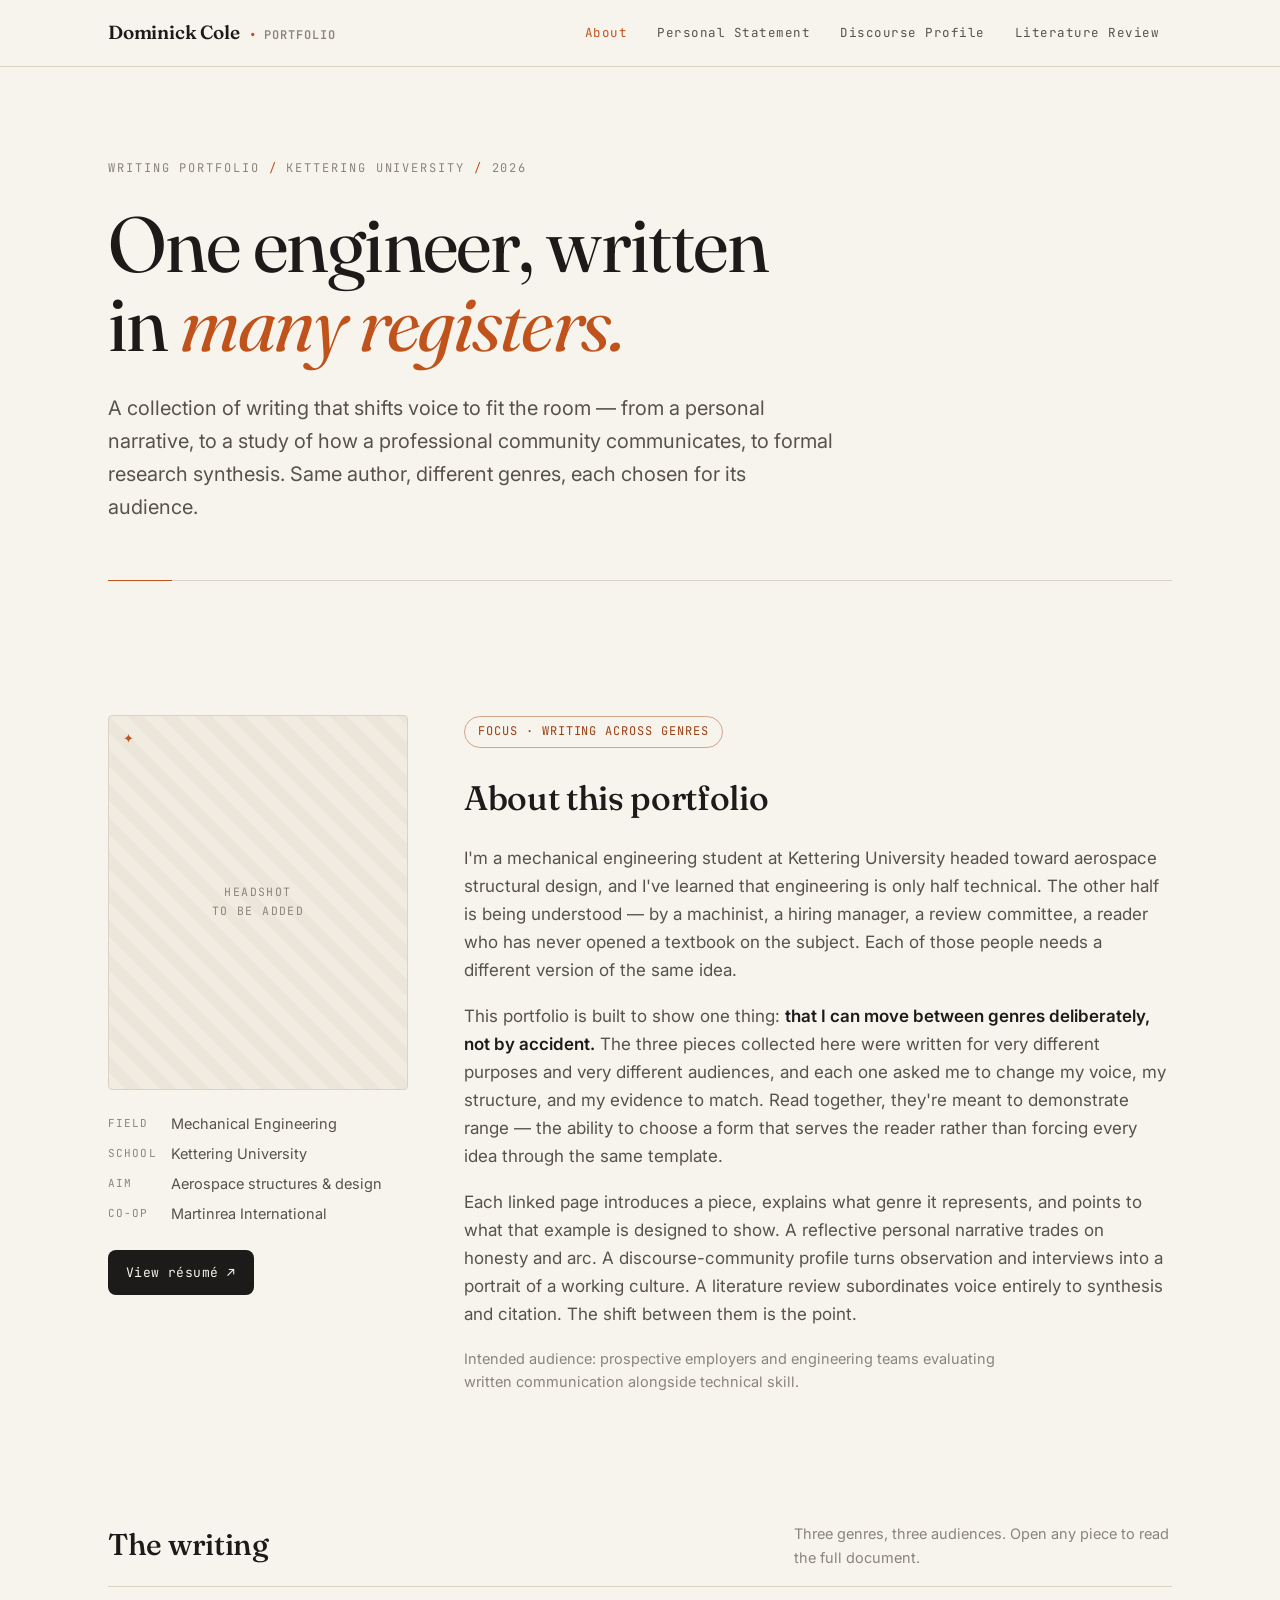
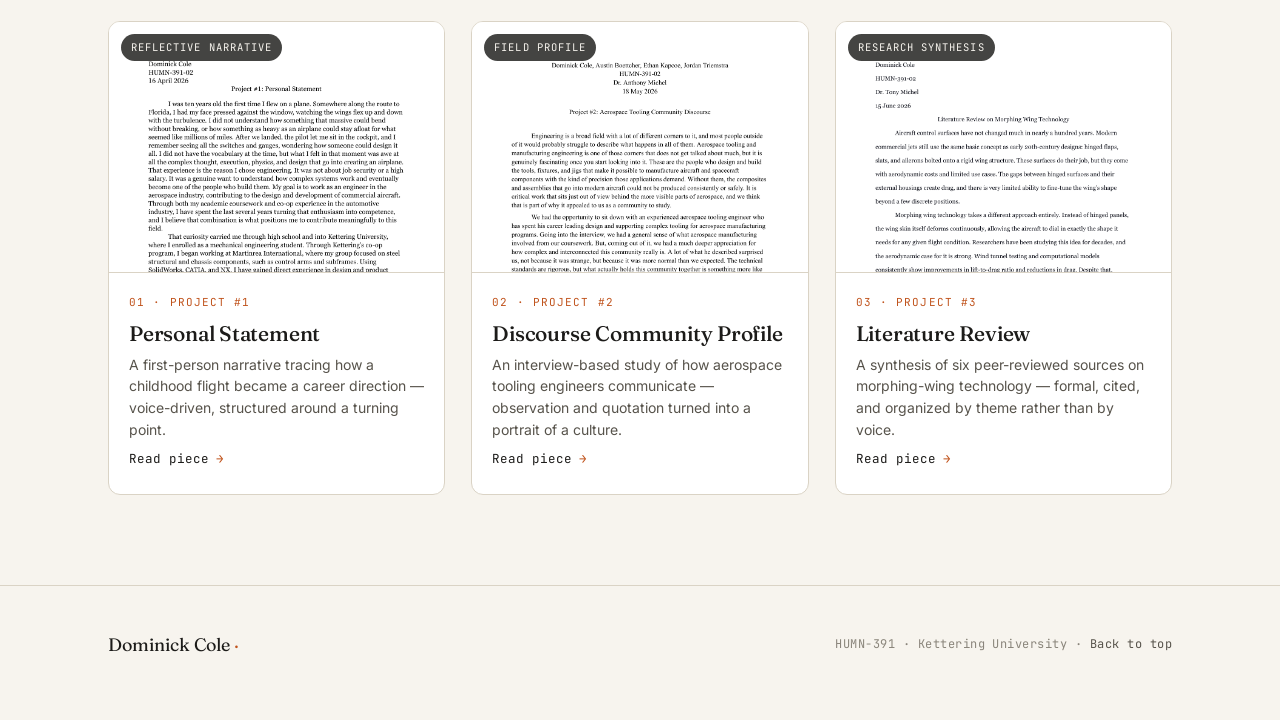
==== index.html @ 47a452cd "initial commit" ====
<!DOCTYPE html>
<html lang="en">
<head>
<meta charset="UTF-8">
<meta name="viewport" content="width=device-width, initial-scale=1">
<title>Dominick Cole — Writing Portfolio</title>
<meta name="description" content="An electronic writing portfolio by Dominick Cole, mechanical engineering student at Kettering University, demonstrating range across writing genres.">
<link rel="stylesheet" href="assets/styles.css">
</head>
<body>

<header class="nav">
  <div class="wrap nav-inner">
    <a class="brand" href="index.html">Dominick Cole <span class="dot">·</span> <span style="font-family:var(--mono);font-size:12px;letter-spacing:.08em;color:var(--ink-faint);">PORTFOLIO</span></a>
    <button class="nav-toggle" aria-label="Menu"><span></span><span></span><span></span></button>
    <nav class="nav-links">
      <a href="index.html" class="active">About</a>
      <a href="pages/personal-statement.html">Personal Statement</a>
      <a href="pages/discourse-community.html">Discourse Profile</a>
      <a href="pages/literature-review.html">Literature Review</a>
    </nav>
  </div>
</header>

<main>
  <!-- HERO -->
  <section class="hero">
    <div class="wrap">
      <div class="readout eyebrow reveal">WRITING PORTFOLIO <span class="tick">/</span> KETTERING UNIVERSITY <span class="tick">/</span> 2026</div>
      <h1 class="reveal">One engineer, written in <em>many registers.</em></h1>
      <p class="lede reveal">A collection of writing that shifts voice to fit the room — from a personal narrative, to a study of how a professional community communicates, to formal research synthesis. Same author, different genres, each chosen for its audience.</p>
      <div class="rule-sweep reveal"></div>
    </div>
  </section>

  <!-- ABOUT -->
  <section class="about">
    <div class="wrap about-grid">
      <aside class="reveal">
        <div class="headshot">
          <span class="hs-label">Headshot<br>to be added</span>
        </div>
        <div class="side-meta">
          <dl>
            <dt>Field</dt><dd>Mechanical Engineering</dd>
            <dt>School</dt><dd>Kettering University</dd>
            <dt>Aim</dt><dd>Aerospace structures &amp; design</dd>
            <dt>Co-op</dt><dd>Martinrea International</dd>
          </dl>
        </div>
        <a class="resume-btn" href="assets/resume.pdf" id="resume-link">
          View résumé <span class="arr">↗</span>
        </a>
      </aside>

      <div class="prose reveal">
        <span class="focus-tag">Focus · Writing across genres</span>
        <h2>About this portfolio</h2>
        <p>I'm a mechanical engineering student at Kettering University headed toward aerospace structural design, and I've learned that engineering is only half technical. The other half is being understood — by a machinist, a hiring manager, a review committee, a reader who has never opened a textbook on the subject. Each of those people needs a different version of the same idea.</p>
        <p>This portfolio is built to show one thing: <strong>that I can move between genres deliberately, not by accident.</strong> The three pieces collected here were written for very different purposes and very different audiences, and each one asked me to change my voice, my structure, and my evidence to match. Read together, they're meant to demonstrate range — the ability to choose a form that serves the reader rather than forcing every idea through the same template.</p>
        <p>Each linked page introduces a piece, explains what genre it represents, and points to what that example is designed to show. A reflective personal narrative trades on honesty and arc. A discourse-community profile turns observation and interviews into a portrait of a working culture. A literature review subordinates voice entirely to synthesis and citation. The shift between them is the point.</p>
        <p style="color:var(--ink-faint);font-size:14.5px;">Intended audience: prospective employers and engineering teams evaluating written communication alongside technical skill.</p>
      </div>
    </div>
  </section>

  <!-- WORK -->
  <section class="work">
    <div class="wrap">
      <div class="section-head reveal">
        <h2>The writing</h2>
        <p>Three genres, three audiences. Open any piece to read the full document.</p>
      </div>

      <div class="cards">
        <a class="card reveal" href="pages/personal-statement.html">
          <div class="card-thumb">
            <span class="card-genre">Reflective narrative</span>
            <img src="assets/thumbs/personal-statement.png" alt="First page of the personal statement">
          </div>
          <div class="card-body">
            <span class="num">01 · PROJECT #1</span>
            <h3>Personal Statement</h3>
            <p>A first-person narrative tracing how a childhood flight became a career direction — voice-driven, structured around a turning point.</p>
            <span class="go">Read piece <span class="arr">→</span></span>
          </div>
        </a>

        <a class="card reveal" href="pages/discourse-community.html">
          <div class="card-thumb">
            <span class="card-genre">Field profile</span>
            <img src="assets/thumbs/discourse-community.png" alt="First page of the discourse community profile">
          </div>
          <div class="card-body">
            <span class="num">02 · PROJECT #2</span>
            <h3>Discourse&nbsp;Community Profile</h3>
            <p>An interview-based study of how aerospace tooling engineers communicate — observation and quotation turned into a portrait of a culture.</p>
            <span class="go">Read piece <span class="arr">→</span></span>
          </div>
        </a>

        <a class="card reveal" href="pages/literature-review.html">
          <div class="card-thumb">
            <span class="card-genre">Research synthesis</span>
            <img src="assets/thumbs/literature-review.png" alt="First page of the literature review">
          </div>
          <div class="card-body">
            <span class="num">03 · PROJECT #3</span>
            <h3>Literature Review</h3>
            <p>A synthesis of six peer-reviewed sources on morphing-wing technology — formal, cited, and organized by theme rather than by voice.</p>
            <span class="go">Read piece <span class="arr">→</span></span>
          </div>
        </a>
      </div>
    </div>
  </section>
</main>

<footer class="foot">
  <div class="wrap foot-inner">
    <span class="sig">Dominick Cole <span class="dot">·</span></span>
    <span class="meta">HUMN-391 · Kettering University · <a href="index.html">Back to top</a></span>
  </div>
</footer>

<script src="assets/main.js"></script>
</body>
</html>
---- assets/styles.css ----
/* ============================================================
   Dominick Cole — Writing Portfolio
   Palette
     --paper   off-white background
     --ink     near-black text
     --rust    dark orange accent
   ============================================================ */

@import url('https://fonts.googleapis.com/css2?family=Fraunces:opsz,wght@9..144,400;9..144,500;9..144,600&family=Inter:wght@400;500;600&family=JetBrains+Mono:wght@400;500&display=swap');

:root {
  --paper:      #F7F4EE;
  --paper-2:    #F1ECE2;
  --ink:        #1C1B19;
  --ink-soft:   #57534B;
  --ink-faint:  #8A857B;
  --rust:       #C0531C;
  --rust-deep:  #9C3F12;
  --line:       #DAD3C5;
  --card:       #FFFFFF;

  --display: 'Fraunces', Georgia, serif;
  --body:    'Inter', system-ui, sans-serif;
  --mono:    'JetBrains Mono', ui-monospace, monospace;

  --maxw: 1120px;
  --ease: cubic-bezier(0.22, 0.61, 0.36, 1);
}

* { box-sizing: border-box; margin: 0; padding: 0; }

html { scroll-behavior: smooth; }

body {
  background: var(--paper);
  color: var(--ink);
  font-family: var(--body);
  font-size: 17px;
  line-height: 1.65;
  -webkit-font-smoothing: antialiased;
  text-rendering: optimizeLegibility;
  overflow-x: hidden;
}

.wrap { width: 100%; max-width: var(--maxw); margin: 0 auto; padding: 0 28px; }

/* ---------- instrument readout label ---------- */
.readout {
  font-family: var(--mono);
  font-size: 12px;
  letter-spacing: 0.16em;
  text-transform: uppercase;
  color: var(--ink-faint);
}
.readout .tick { color: var(--rust); }

/* ============================================================
   NAV
   ============================================================ */
header.nav {
  position: sticky; top: 0; z-index: 50;
  background: color-mix(in srgb, var(--paper) 86%, transparent);
  backdrop-filter: blur(10px);
  border-bottom: 1px solid var(--line);
}
.nav-inner {
  display: flex; align-items: center; justify-content: space-between;
  height: 66px;
}
.brand {
  font-family: var(--display);
  font-weight: 600;
  font-size: 19px;
  letter-spacing: -0.01em;
  color: var(--ink);
  text-decoration: none;
  display: flex; align-items: baseline; gap: 10px;
}
.brand .dot { color: var(--rust); }
.nav-links { display: flex; gap: 4px; align-items: center; }
.nav-links a {
  font-family: var(--mono);
  font-size: 12.5px;
  letter-spacing: 0.04em;
  color: var(--ink-soft);
  text-decoration: none;
  padding: 8px 13px;
  border-radius: 7px;
  transition: color .25s var(--ease), background .25s var(--ease);
}
.nav-links a:hover { color: var(--ink); background: var(--paper-2); }
.nav-links a.active { color: var(--rust); }
.nav-toggle { display: none; background: none; border: 0; cursor: pointer; padding: 8px; }
.nav-toggle span { display: block; width: 22px; height: 2px; background: var(--ink); margin: 4px 0; transition: .3s var(--ease); }

/* ============================================================
   HERO (home)
   ============================================================ */
.hero { padding: 92px 0 64px; position: relative; }
.hero .eyebrow { margin-bottom: 26px; }
.hero h1 {
  font-family: var(--display);
  font-weight: 400;
  font-size: clamp(40px, 7vw, 78px);
  line-height: 1.02;
  letter-spacing: -0.02em;
  max-width: 14ch;
}
.hero h1 em {
  font-style: italic;
  color: var(--rust);
}
.hero .lede {
  margin-top: 28px;
  max-width: 56ch;
  font-size: clamp(17px, 2.1vw, 20px);
  color: var(--ink-soft);
}

/* thin instrument rule that sweeps in */
.rule-sweep {
  height: 1px; background: var(--line); margin: 56px 0 0;
  position: relative; overflow: hidden;
}
.rule-sweep::after {
  content: ""; position: absolute; left: 0; top: 0; height: 100%;
  width: 64px; background: var(--rust);
  animation: sweep 4.5s var(--ease) infinite;
}
@keyframes sweep {
  0% { left: -64px; } 55%,100% { left: 100%; }
}

/* ============================================================
   ABOUT grid
   ============================================================ */
.about { padding: 70px 0 30px; }
.about-grid {
  display: grid;
  grid-template-columns: 300px 1fr;
  gap: 56px;
  align-items: start;
}

/* headshot placeholder */
.headshot {
  width: 100%; aspect-ratio: 4/5;
  background:
    repeating-linear-gradient(45deg, var(--paper-2) 0 12px, #ece6da 12px 24px);
  border: 1px solid var(--line);
  border-radius: 4px;
  display: flex; align-items: center; justify-content: center;
  position: relative;
  overflow: hidden;
}
.headshot .hs-label {
  font-family: var(--mono); font-size: 11.5px; letter-spacing: .12em;
  text-transform: uppercase; color: var(--ink-faint); text-align: center;
  padding: 0 20px;
}
.headshot::before {
  content: "✦"; position: absolute; top: 12px; left: 14px;
  color: var(--rust); font-size: 13px;
}

.side-meta { margin-top: 22px; }
.side-meta dl { display: grid; grid-template-columns: auto 1fr; gap: 6px 14px; }
.side-meta dt { font-family: var(--mono); font-size: 11px; letter-spacing: .1em; text-transform: uppercase; color: var(--ink-faint); padding-top: 2px; }
.side-meta dd { font-size: 14.5px; color: var(--ink-soft); }

.resume-btn {
  display: inline-flex; align-items: center; gap: 9px;
  margin-top: 24px;
  font-family: var(--mono); font-size: 13px; letter-spacing: .03em;
  color: var(--paper); background: var(--ink);
  border: 0; border-radius: 8px; padding: 12px 18px;
  text-decoration: none; cursor: pointer;
  transition: background .25s var(--ease), transform .2s var(--ease);
}
.resume-btn:hover { background: var(--rust); transform: translateY(-2px); }
.resume-btn .arr { transition: transform .25s var(--ease); }
.resume-btn:hover .arr { transform: translate(3px,-3px); }

.prose h2 {
  font-family: var(--display); font-weight: 500;
  font-size: clamp(26px, 3.4vw, 34px); letter-spacing: -0.01em;
  margin-bottom: 18px;
}
.prose p { margin-bottom: 18px; color: var(--ink-soft); max-width: 64ch; }
.prose p strong { color: var(--ink); font-weight: 600; }
.prose .focus-tag {
  display: inline-block; font-family: var(--mono); font-size: 12px;
  letter-spacing: .08em; text-transform: uppercase; color: var(--rust-deep);
  border: 1px solid color-mix(in srgb, var(--rust) 35%, var(--line));
  border-radius: 100px; padding: 5px 13px; margin-bottom: 22px;
}

/* ============================================================
   SECTION HEADER (shared)
   ============================================================ */
.section-head {
  display: flex; align-items: flex-end; justify-content: space-between;
  gap: 24px; margin: 78px 0 34px; padding-bottom: 16px;
  border-bottom: 1px solid var(--line);
}
.section-head h2 {
  font-family: var(--display); font-weight: 500;
  font-size: clamp(24px, 3vw, 30px); letter-spacing: -0.01em;
}
.section-head p { color: var(--ink-faint); font-size: 14.5px; max-width: 42ch; }

/* ============================================================
   WORK CARDS (home)
   ============================================================ */
.cards { display: grid; grid-template-columns: repeat(3, 1fr); gap: 26px; }
.card {
  background: var(--card);
  border: 1px solid var(--line);
  border-radius: 12px;
  overflow: hidden;
  text-decoration: none; color: inherit;
  display: flex; flex-direction: column;
  transition: transform .35s var(--ease), box-shadow .35s var(--ease), border-color .35s var(--ease);
}
.card:hover {
  transform: translateY(-6px);
  box-shadow: 0 18px 40px -22px rgba(28,27,25,.4);
  border-color: color-mix(in srgb, var(--rust) 40%, var(--line));
}
.card-thumb {
  aspect-ratio: 4/3; overflow: hidden; background: var(--paper-2);
  border-bottom: 1px solid var(--line); position: relative;
}
.card-thumb img {
  width: 100%; height: 100%; object-fit: cover; object-position: top;
  transition: transform .6s var(--ease); display: block;
}
.card:hover .card-thumb img { transform: scale(1.04); }
.card-genre {
  position: absolute; top: 12px; left: 12px;
  font-family: var(--mono); font-size: 10.5px; letter-spacing: .1em;
  text-transform: uppercase; color: var(--paper);
  background: color-mix(in srgb, var(--ink) 82%, transparent);
  backdrop-filter: blur(4px);
  padding: 5px 10px; border-radius: 100px;
}
.card-body { padding: 20px 20px 24px; display: flex; flex-direction: column; gap: 9px; flex: 1; }
.card-body .num { font-family: var(--mono); font-size: 11px; color: var(--rust); letter-spacing: .1em; }
.card-body h3 { font-family: var(--display); font-weight: 500; font-size: 21px; line-height: 1.15; letter-spacing: -0.01em; }
.card-body p { font-size: 14px; color: var(--ink-soft); line-height: 1.55; }
.card-body .go {
  margin-top: auto; font-family: var(--mono); font-size: 12.5px; color: var(--ink);
  display: inline-flex; align-items: center; gap: 7px;
}
.card-body .go .arr { color: var(--rust); transition: transform .25s var(--ease); }
.card:hover .card-body .go .arr { transform: translateX(4px); }

/* ============================================================
   SAMPLE PAGE
   ============================================================ */
.sample-hero { padding: 70px 0 38px; }
.sample-hero .back {
  font-family: var(--mono); font-size: 12.5px; color: var(--ink-soft);
  text-decoration: none; display: inline-flex; align-items: center; gap: 8px;
  margin-bottom: 30px; transition: color .2s var(--ease);
}
.sample-hero .back:hover { color: var(--rust); }
.sample-hero .back .arr { transition: transform .2s var(--ease); }
.sample-hero .back:hover .arr { transform: translateX(-4px); }
.sample-hero .genre-line { margin-bottom: 18px; }
.sample-hero h1 {
  font-family: var(--display); font-weight: 400;
  font-size: clamp(32px, 5.2vw, 56px); line-height: 1.05; letter-spacing: -0.02em;
  max-width: 18ch;
}
.sample-hero h1 em { font-style: italic; color: var(--rust); }
.sample-meta {
  display: flex; flex-wrap: wrap; gap: 28px; margin-top: 30px;
  padding-top: 22px; border-top: 1px solid var(--line);
}
.sample-meta .mi .k { font-family: var(--mono); font-size: 11px; letter-spacing: .1em; text-transform: uppercase; color: var(--ink-faint); }
.sample-meta .mi .v { font-size: 15px; color: var(--ink); margin-top: 3px; }

.sample-body { padding: 18px 0 40px; }
.sample-cols { display: grid; grid-template-columns: 1fr 380px; gap: 56px; align-items: start; }
.sample-cols .narrative h2 {
  font-family: var(--display); font-weight: 500; font-size: 23px;
  letter-spacing: -0.01em; margin: 0 0 16px;
}
.sample-cols .narrative h2:not(:first-child) { margin-top: 36px; }
.sample-cols .narrative p { color: var(--ink-soft); margin-bottom: 18px; max-width: 60ch; }
.sample-cols .narrative .pull {
  border-left: 2px solid var(--rust); padding-left: 18px; margin: 26px 0;
  font-family: var(--display); font-style: italic; font-size: 19px;
  color: var(--ink); line-height: 1.4;
}

/* sticky preview */
.preview { position: sticky; top: 90px; }
.preview-frame {
  border: 1px solid var(--line); border-radius: 10px; overflow: hidden;
  background: var(--card); box-shadow: 0 12px 30px -20px rgba(28,27,25,.35);
}
.preview-frame img { width: 100%; display: block; }
.preview-actions { display: flex; gap: 10px; margin-top: 14px; }
.preview-actions a {
  flex: 1; text-align: center;
  font-family: var(--mono); font-size: 12.5px; letter-spacing: .02em;
  text-decoration: none; padding: 11px 12px; border-radius: 8px;
  transition: all .25s var(--ease);
}
.preview-actions .primary { background: var(--ink); color: var(--paper); }
.preview-actions .primary:hover { background: var(--rust); }
.preview-actions .ghost { border: 1px solid var(--line); color: var(--ink-soft); }
.preview-actions .ghost:hover { border-color: var(--rust); color: var(--rust); }
.preview-cap { font-family: var(--mono); font-size: 11px; color: var(--ink-faint); margin-top: 12px; text-align: center; letter-spacing: .04em; }

/* ============================================================
   FOOTER
   ============================================================ */
footer.foot {
  margin-top: 90px; border-top: 1px solid var(--line);
  padding: 44px 0 60px;
}
.foot-inner { display: flex; justify-content: space-between; align-items: center; gap: 24px; flex-wrap: wrap; }
.foot .sig { font-family: var(--display); font-size: 18px; }
.foot .sig .dot { color: var(--rust); }
.foot .meta { font-family: var(--mono); font-size: 12px; color: var(--ink-faint); letter-spacing: .04em; }
.foot .meta a { color: var(--ink-soft); text-decoration: none; }
.foot .meta a:hover { color: var(--rust); }

/* ============================================================
   REVEAL animation
   ============================================================ */
.reveal { opacity: 0; transform: translateY(18px); transition: opacity .7s var(--ease), transform .7s var(--ease); }
.reveal.in { opacity: 1; transform: none; }

/* ============================================================
   RESPONSIVE
   ============================================================ */
@media (max-width: 900px) {
  .about-grid { grid-template-columns: 1fr; gap: 36px; }
  .headshot { max-width: 280px; }
  .cards { grid-template-columns: 1fr; }
  .sample-cols { grid-template-columns: 1fr; gap: 38px; }
  .preview { position: static; }
  .nav-links {
    position: fixed; inset: 66px 0 auto 0;
    flex-direction: column; gap: 0;
    background: var(--paper); border-bottom: 1px solid var(--line);
    padding: 8px 24px 20px; transform: translateY(-120%);
    transition: transform .35s var(--ease); pointer-events: none;
  }
  .nav-links.open { transform: none; pointer-events: auto; }
  .nav-links a { padding: 13px 6px; width: 100%; border-bottom: 1px solid var(--line); border-radius: 0; }
  .nav-toggle { display: block; }
}
@media (max-width: 520px) {
  body { font-size: 16px; }
  .wrap { padding: 0 20px; }
  .hero { padding: 64px 0 48px; }
  .sample-meta { gap: 18px; }
}

@media (prefers-reduced-motion: reduce) {
  *, *::after { animation: none !important; transition: none !important; }
  .reveal { opacity: 1; transform: none; }
}
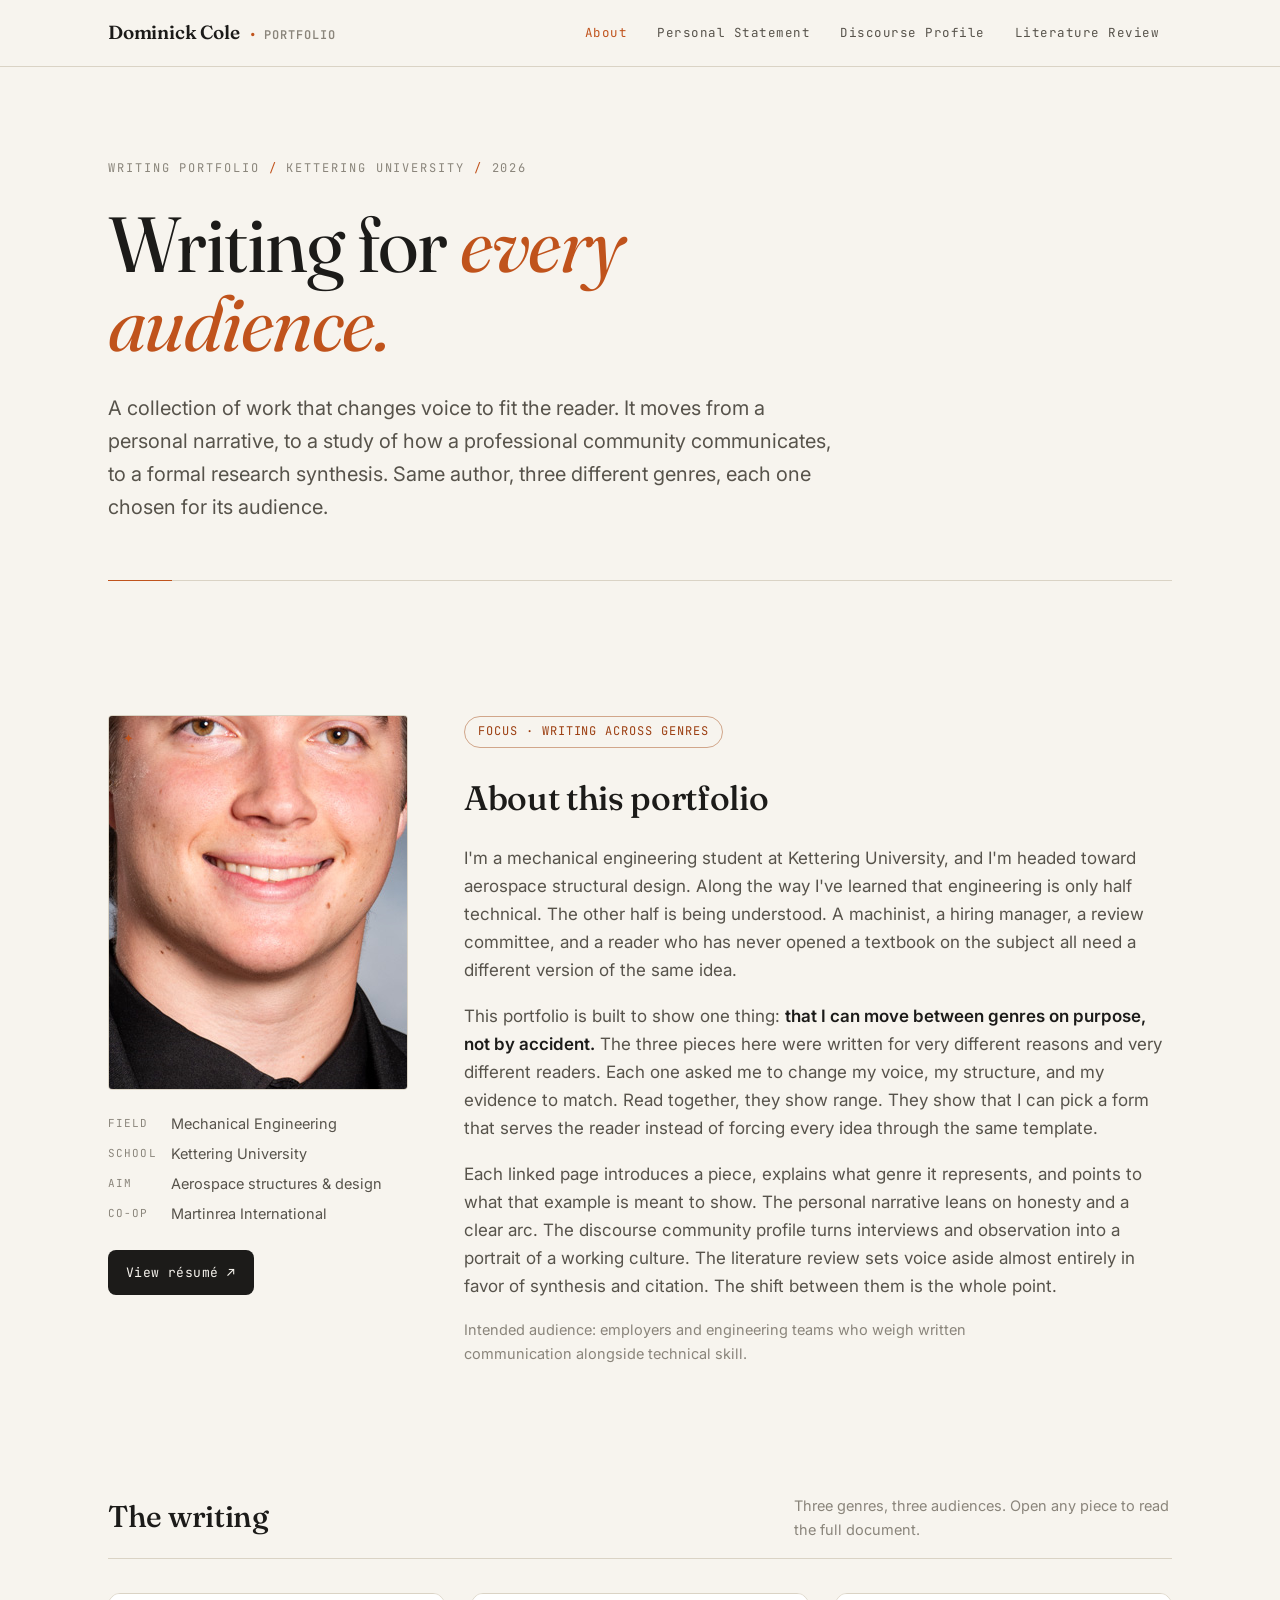
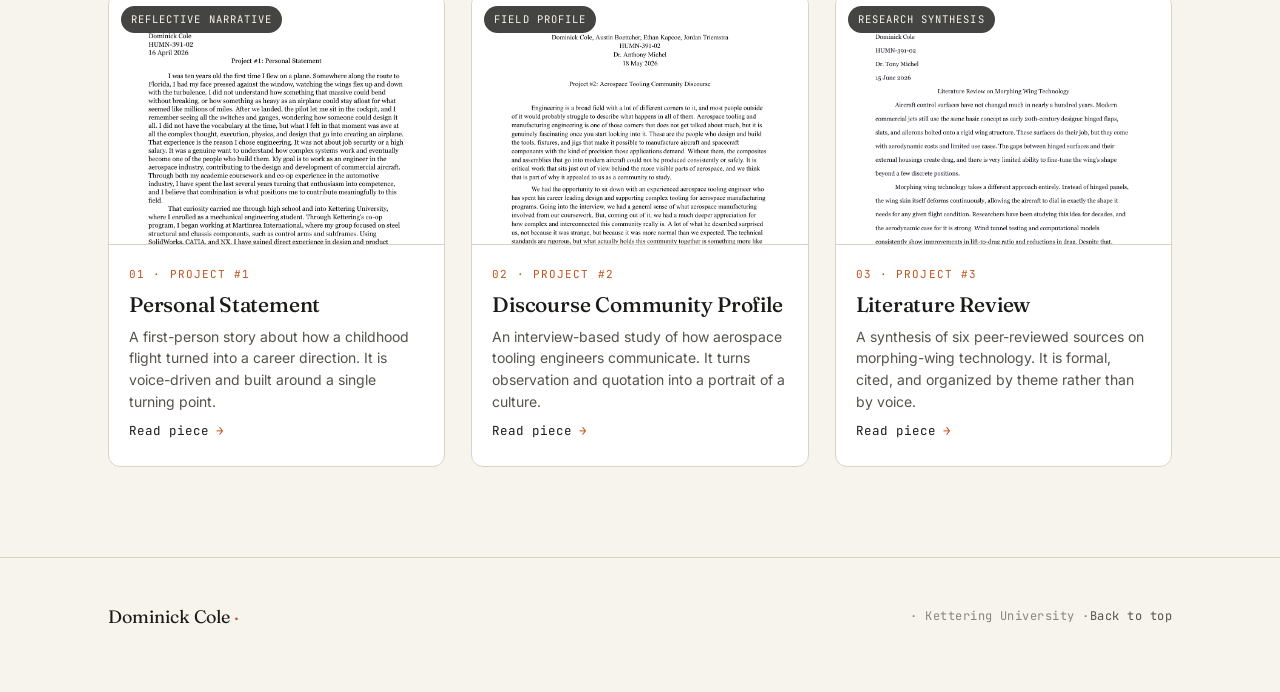
==== commit 04ac9698: "add headshot, update pages" ====
--- a/index.html
+++ b/index.html
@@ -3,7 +3,7 @@
 <head>
 <meta charset="UTF-8">
 <meta name="viewport" content="width=device-width, initial-scale=1">
-<title>Dominick Cole — Writing Portfolio</title>
+<title>Dominick Cole · Writing Portfolio</title>
 <meta name="description" content="An electronic writing portfolio by Dominick Cole, mechanical engineering student at Kettering University, demonstrating range across writing genres.">
 <link rel="stylesheet" href="assets/styles.css">
 </head>
@@ -27,8 +27,8 @@
   <section class="hero">
     <div class="wrap">
       <div class="readout eyebrow reveal">WRITING PORTFOLIO <span class="tick">/</span> KETTERING UNIVERSITY <span class="tick">/</span> 2026</div>
-      <h1 class="reveal">One engineer, written in <em>many registers.</em></h1>
-      <p class="lede reveal">A collection of writing that shifts voice to fit the room — from a personal narrative, to a study of how a professional community communicates, to formal research synthesis. Same author, different genres, each chosen for its audience.</p>
+      <h1 class="reveal">Writing for <em>every audience.</em></h1>
+      <p class="lede reveal">A collection of work that changes voice to fit the reader. It moves from a personal narrative, to a study of how a professional community communicates, to a formal research synthesis. Same author, three different genres, each one chosen for its audience.</p>
       <div class="rule-sweep reveal"></div>
     </div>
   </section>
@@ -38,7 +38,7 @@
     <div class="wrap about-grid">
       <aside class="reveal">
         <div class="headshot">
-          <span class="hs-label">Headshot<br>to be added</span>
+          <img src="assets/headshot.png" alt="Dominick Cole">
         </div>
         <div class="side-meta">
           <dl>
@@ -56,10 +56,10 @@
       <div class="prose reveal">
         <span class="focus-tag">Focus · Writing across genres</span>
         <h2>About this portfolio</h2>
-        <p>I'm a mechanical engineering student at Kettering University headed toward aerospace structural design, and I've learned that engineering is only half technical. The other half is being understood — by a machinist, a hiring manager, a review committee, a reader who has never opened a textbook on the subject. Each of those people needs a different version of the same idea.</p>
-        <p>This portfolio is built to show one thing: <strong>that I can move between genres deliberately, not by accident.</strong> The three pieces collected here were written for very different purposes and very different audiences, and each one asked me to change my voice, my structure, and my evidence to match. Read together, they're meant to demonstrate range — the ability to choose a form that serves the reader rather than forcing every idea through the same template.</p>
-        <p>Each linked page introduces a piece, explains what genre it represents, and points to what that example is designed to show. A reflective personal narrative trades on honesty and arc. A discourse-community profile turns observation and interviews into a portrait of a working culture. A literature review subordinates voice entirely to synthesis and citation. The shift between them is the point.</p>
-        <p style="color:var(--ink-faint);font-size:14.5px;">Intended audience: prospective employers and engineering teams evaluating written communication alongside technical skill.</p>
+        <p>I'm a mechanical engineering student at Kettering University, and I'm headed toward aerospace structural design. Along the way I've learned that engineering is only half technical. The other half is being understood. A machinist, a hiring manager, a review committee, and a reader who has never opened a textbook on the subject all need a different version of the same idea.</p>
+        <p>This portfolio is built to show one thing: <strong>that I can move between genres on purpose, not by accident.</strong> The three pieces here were written for very different reasons and very different readers. Each one asked me to change my voice, my structure, and my evidence to match. Read together, they show range. They show that I can pick a form that serves the reader instead of forcing every idea through the same template.</p>
+        <p>Each linked page introduces a piece, explains what genre it represents, and points to what that example is meant to show. The personal narrative leans on honesty and a clear arc. The discourse community profile turns interviews and observation into a portrait of a working culture. The literature review sets voice aside almost entirely in favor of synthesis and citation. The shift between them is the whole point.</p>
+        <p style="color:var(--ink-faint);font-size:14.5px;">Intended audience: employers and engineering teams who weigh written communication alongside technical skill.</p>
       </div>
     </div>
   </section>
@@ -81,7 +81,7 @@
           <div class="card-body">
             <span class="num">01 · PROJECT #1</span>
             <h3>Personal Statement</h3>
-            <p>A first-person narrative tracing how a childhood flight became a career direction — voice-driven, structured around a turning point.</p>
+            <p>A first-person story about how a childhood flight turned into a career direction. It is voice-driven and built around a single turning point.</p>
             <span class="go">Read piece <span class="arr">→</span></span>
           </div>
         </a>
@@ -94,7 +94,7 @@
           <div class="card-body">
             <span class="num">02 · PROJECT #2</span>
             <h3>Discourse&nbsp;Community Profile</h3>
-            <p>An interview-based study of how aerospace tooling engineers communicate — observation and quotation turned into a portrait of a culture.</p>
+            <p>An interview-based study of how aerospace tooling engineers communicate. It turns observation and quotation into a portrait of a culture.</p>
             <span class="go">Read piece <span class="arr">→</span></span>
           </div>
         </a>
@@ -107,7 +107,7 @@
           <div class="card-body">
             <span class="num">03 · PROJECT #3</span>
             <h3>Literature Review</h3>
-            <p>A synthesis of six peer-reviewed sources on morphing-wing technology — formal, cited, and organized by theme rather than by voice.</p>
+            <p>A synthesis of six peer-reviewed sources on morphing-wing technology. It is formal, cited, and organized by theme rather than by voice.</p>
             <span class="go">Read piece <span class="arr">→</span></span>
           </div>
         </a>
@@ -119,7 +119,7 @@
 <footer class="foot">
   <div class="wrap foot-inner">
     <span class="sig">Dominick Cole <span class="dot">·</span></span>
-    <span class="meta">HUMN-391 · Kettering University · <a href="index.html">Back to top</a></span>
+    <span class="meta">· Kettering University ·<a href="index.html">Back to top</a></span>
   </div>
 </footer>
 
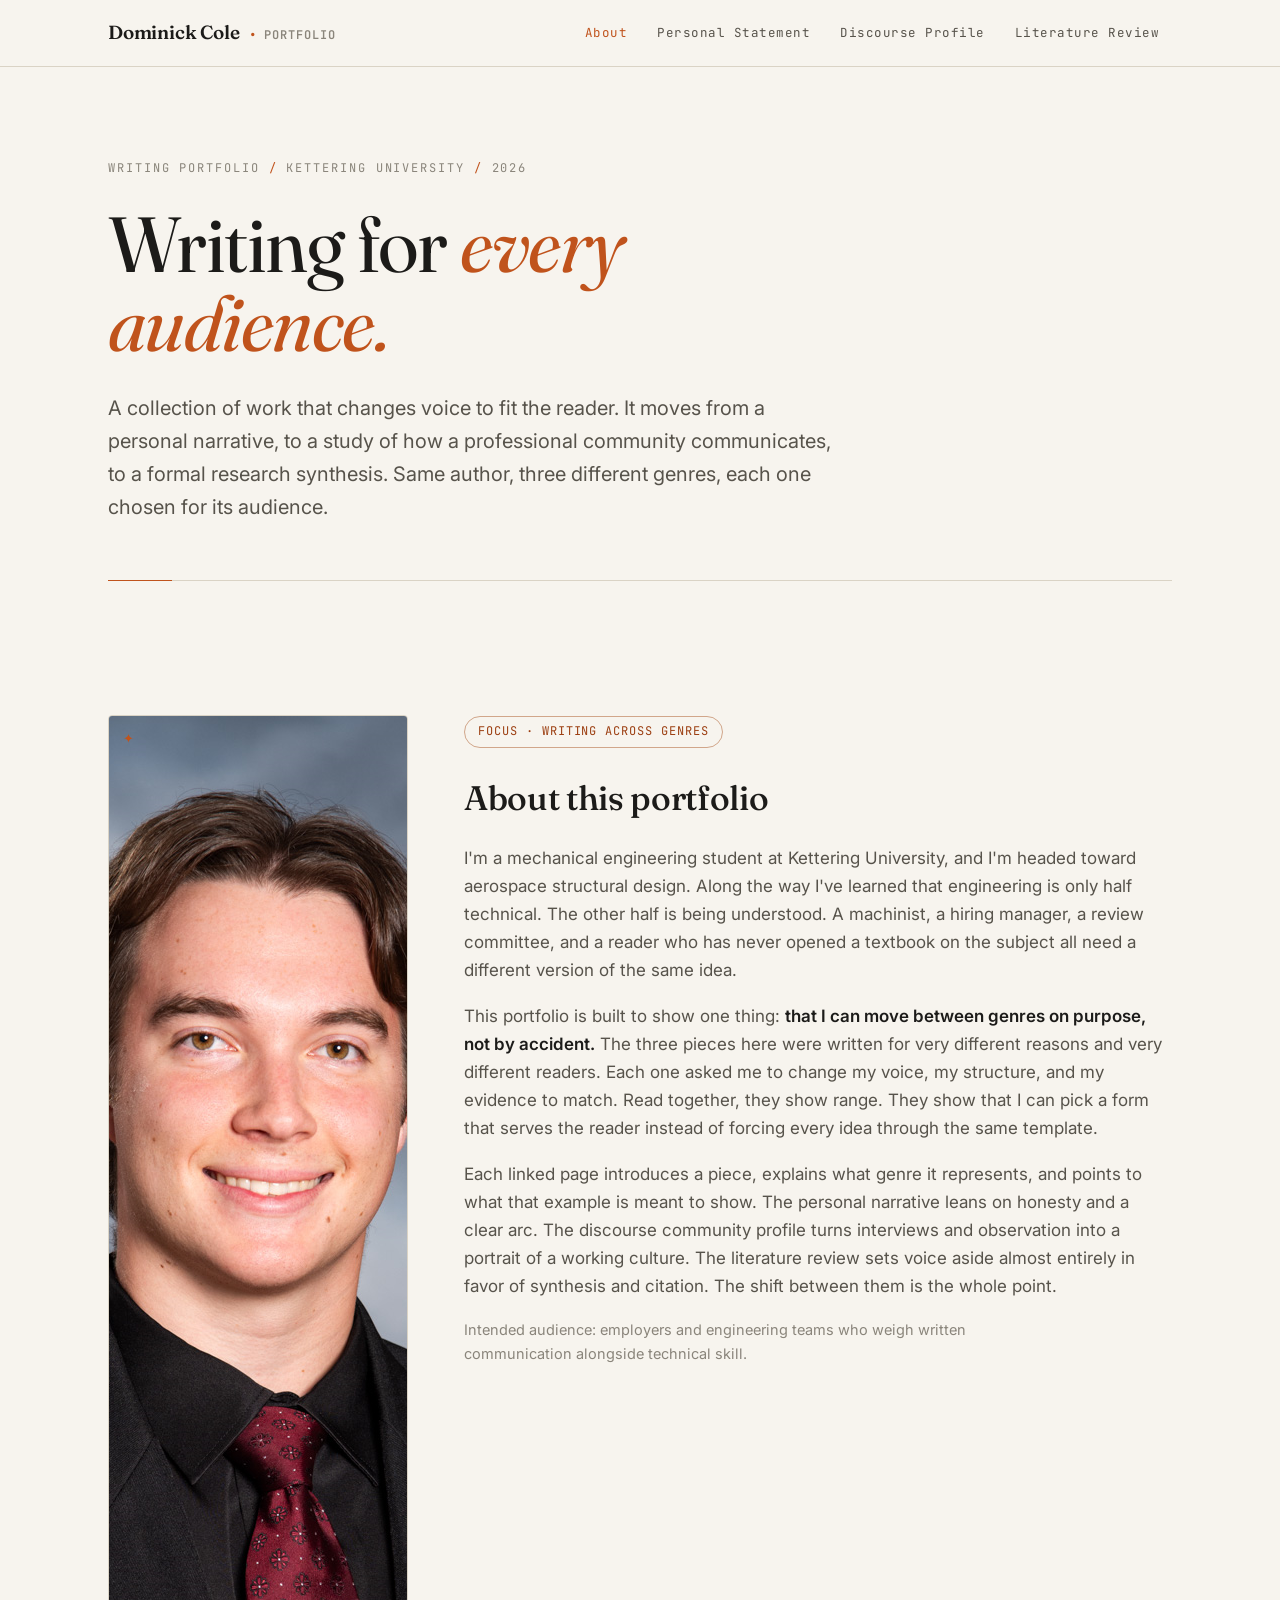
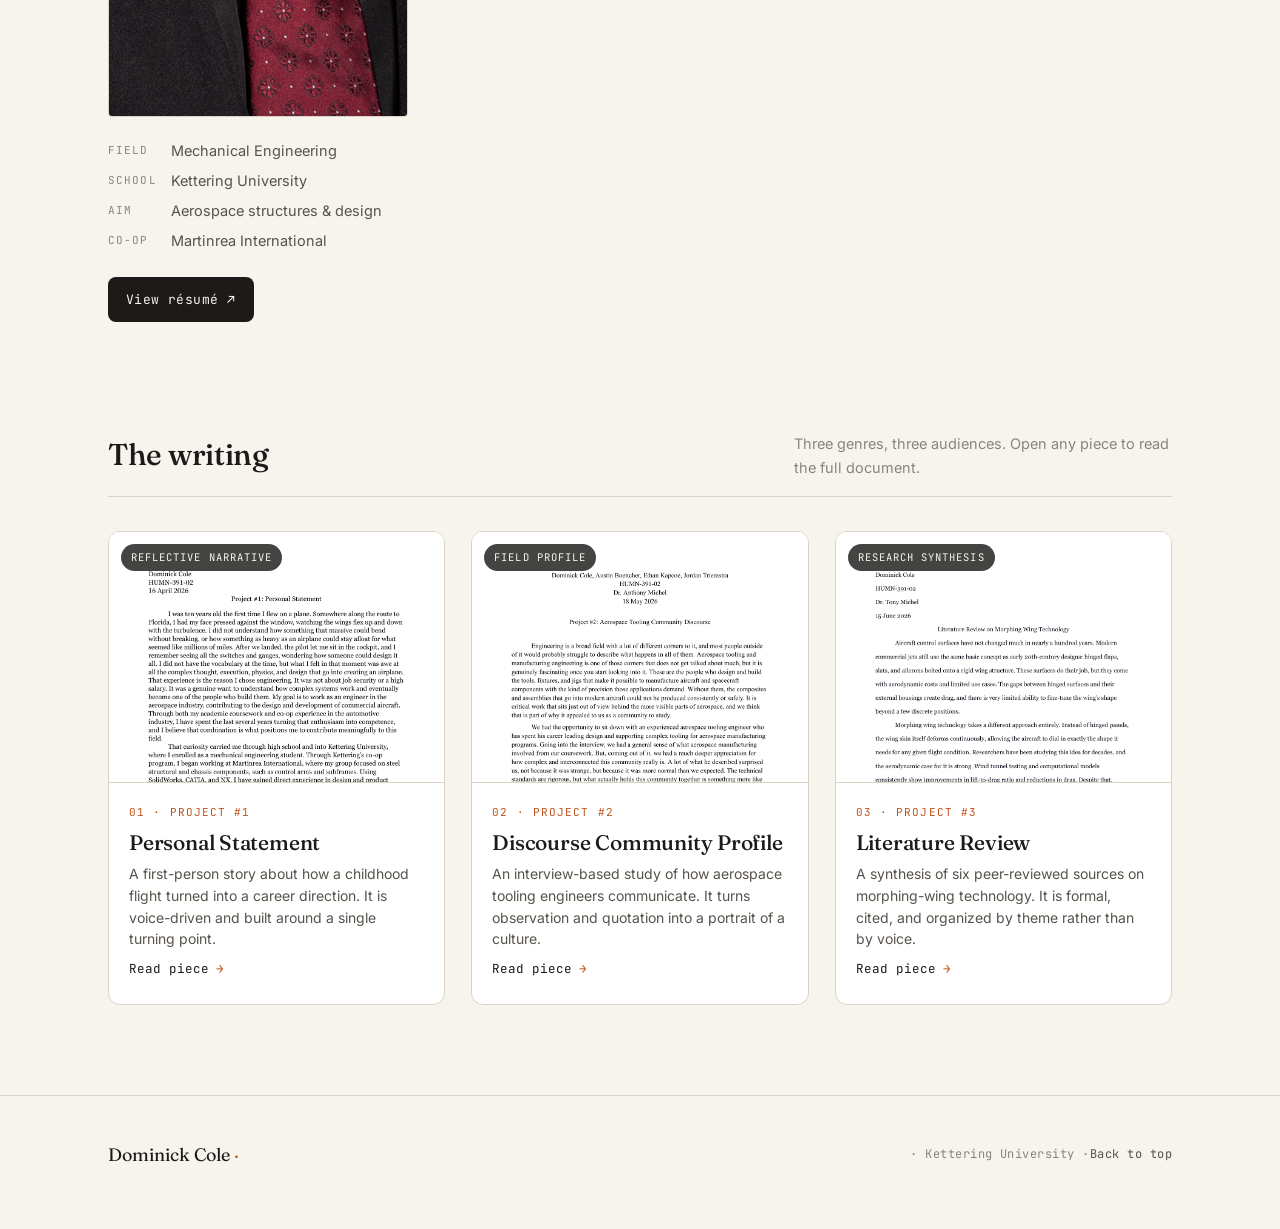
==== commit 1c7812bc: "update title" ====
--- a/index.html
+++ b/index.html
@@ -3,7 +3,7 @@
 <head>
 <meta charset="UTF-8">
 <meta name="viewport" content="width=device-width, initial-scale=1">
-<title>Dominick Cole · Writing Portfolio</title>
+<title>Dominick Cole</title>
 <meta name="description" content="An electronic writing portfolio by Dominick Cole, mechanical engineering student at Kettering University, demonstrating range across writing genres.">
 <link rel="stylesheet" href="assets/styles.css">
 </head>
--- a/assets/styles.css
+++ b/assets/styles.css
@@ -144,7 +144,7 @@
 
 /* headshot placeholder */
 .headshot {
-  width: 100%; aspect-ratio: 4/5;
+  width: 100%; height: 100%; object-fit: cover; object-position: top;
   background:
     repeating-linear-gradient(45deg, var(--paper-2) 0 12px, #ece6da 12px 24px);
   border: 1px solid var(--line);
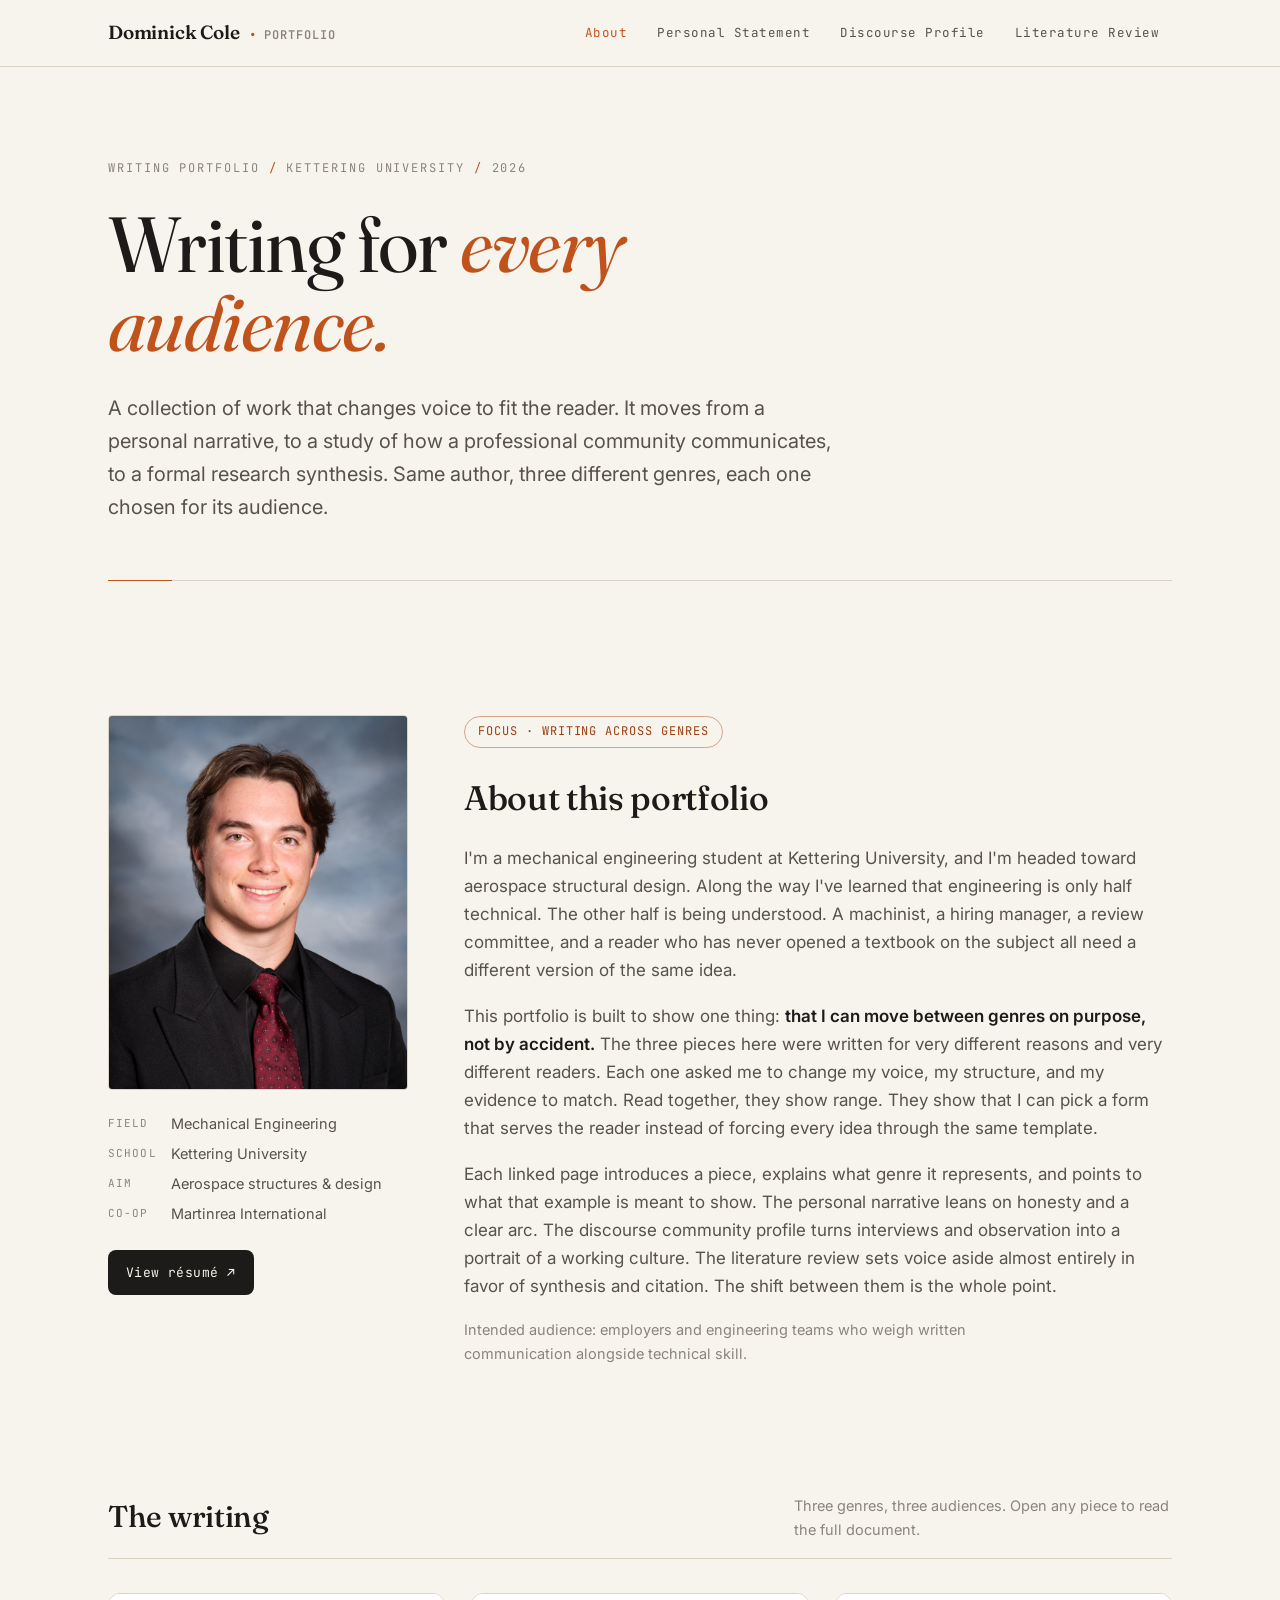
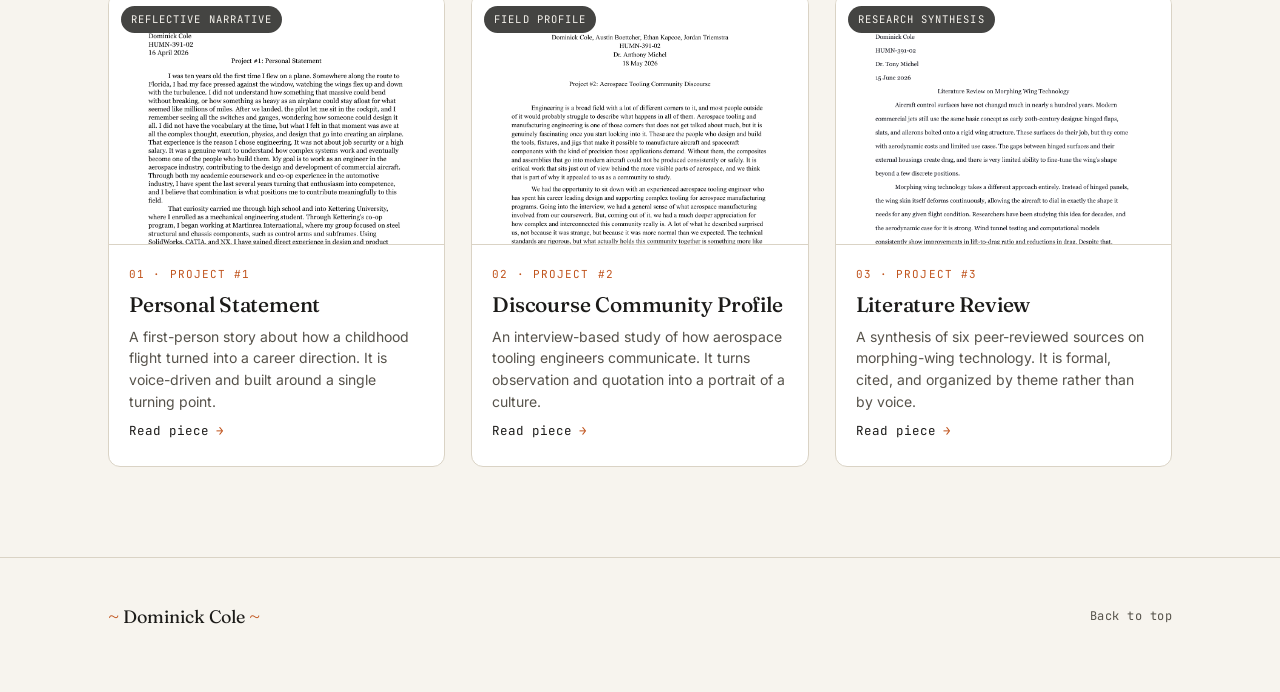
==== commit 1e23d7e1: "edit footer" ====
--- a/index.html
+++ b/index.html
@@ -118,8 +118,8 @@
 
 <footer class="foot">
   <div class="wrap foot-inner">
-    <span class="sig">Dominick Cole <span class="dot">·</span></span>
-    <span class="meta">· Kettering University ·<a href="index.html">Back to top</a></span>
+    <span class="sig"><span class="dot">~ </span>Dominick Cole <span class="dot">~</span></span>
+    <span class="meta"><a href="index.html">Back to top</a></span>
   </div>
 </footer>
 
--- a/assets/styles.css
+++ b/assets/styles.css
@@ -144,7 +144,7 @@
 
 /* headshot placeholder */
 .headshot {
-  width: 100%; height: 100%; object-fit: cover; object-position: top;
+  width: 100%; aspect-ratio: 4/5;
   background:
     repeating-linear-gradient(45deg, var(--paper-2) 0 12px, #ece6da 12px 24px);
   border: 1px solid var(--line);
@@ -153,14 +153,15 @@
   position: relative;
   overflow: hidden;
 }
+.headshot img {
+  width: 100%; height: 100%;
+  object-fit: contain;
+  object-position: center;
+}
 .headshot .hs-label {
   font-family: var(--mono); font-size: 11.5px; letter-spacing: .12em;
   text-transform: uppercase; color: var(--ink-faint); text-align: center;
   padding: 0 20px;
-}
-.headshot::before {
-  content: "✦"; position: absolute; top: 12px; left: 14px;
-  color: var(--rust); font-size: 13px;
 }
 
 .side-meta { margin-top: 22px; }
